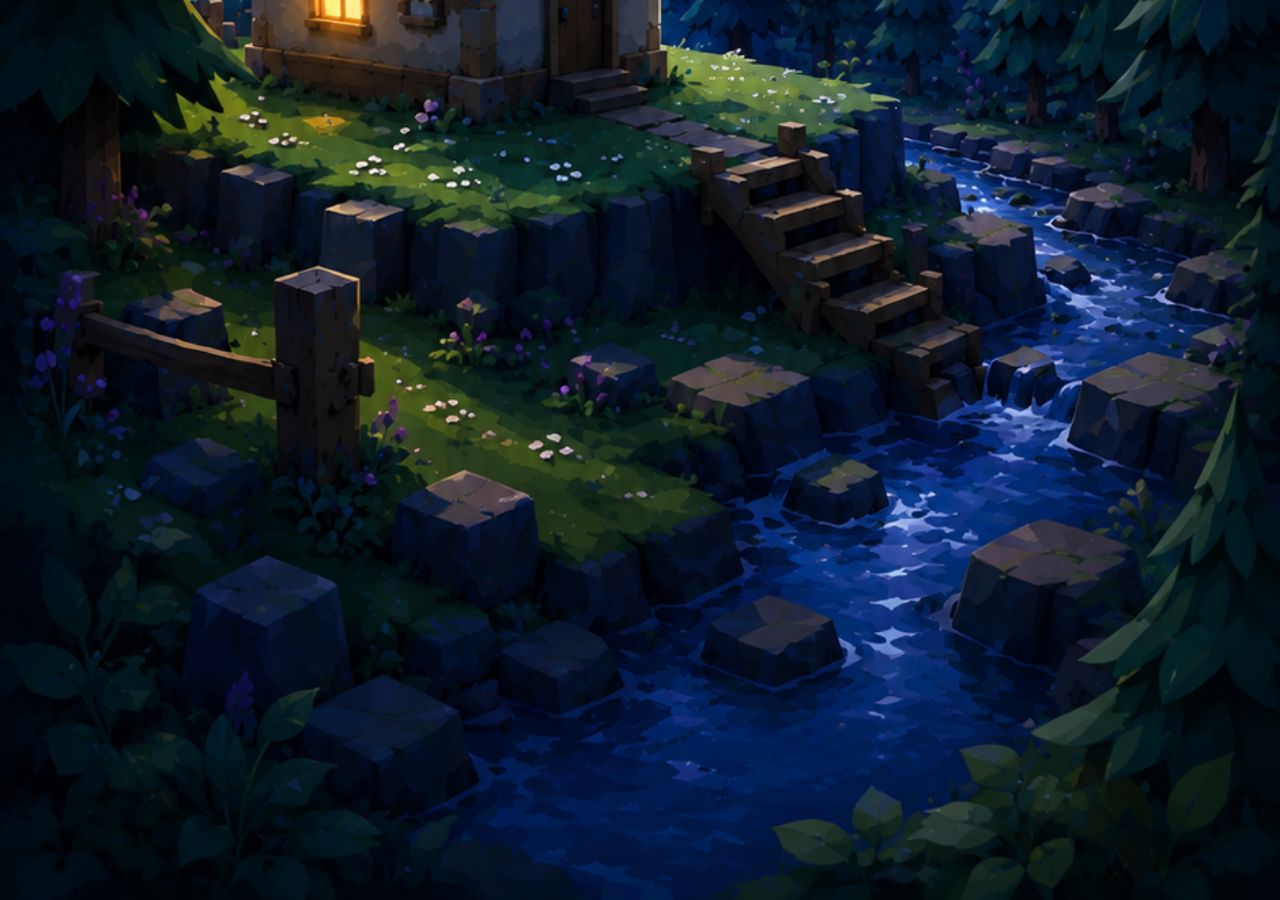
==== trainer.html @ 4d90ee86 "One shot vibe coded implementation." ====
<!DOCTYPE html>
<html lang="en">
<head>
  <meta charset="UTF-8">
  <meta name="viewport" content="width=device-width, initial-scale=1.0, viewport-fit=cover, user-scalable=no">
  <meta name="theme-color" content="#0a0e1a">
  <meta name="apple-mobile-web-app-capable" content="yes">
  <meta name="apple-mobile-web-app-status-bar-style" content="black-translucent">
  <meta name="mobile-web-app-capable" content="yes">
  <meta name="description" content="Toddler sleep trainer display">
  <link rel="manifest" href="manifest.json">
  <link rel="icon" href="images/day.png">
  <link rel="apple-touch-icon" href="images/day.png">
  <title>Sleep Trainer</title>
  <link rel="stylesheet" href="css/trainer.css">
</head>
<body>
  <div class="trainer" id="trainer">
    <div class="layer" id="layer-night"></div>
    <div class="layer" id="layer-dawn"></div>
    <div class="layer" id="layer-day"></div>
    <div class="sun" id="sun" aria-hidden="true"></div>
  </div>
  <div class="preview-badge" id="preview-badge" hidden></div>

  <script type="module" src="js/trainer.js"></script>
</body>
</html>
---- css/trainer.css ----
@import 'common.css';

html,
body {
  overflow: hidden;
  height: 100dvh;
  width: 100vw;
  background: #0a0e1a;
}

.trainer {
  position: fixed;
  inset: 0;
  overflow: hidden;
}

.layer {
  position: absolute;
  inset: 0;
  background-size: cover;
  background-position: center bottom;
  background-repeat: no-repeat;
  transition: opacity 1.5s ease;
  will-change: opacity, transform;
}

#layer-night { z-index: 1; }
#layer-dawn  { z-index: 2; transition: opacity 1.5s ease, transform 2s ease; }
#layer-day   { z-index: 3; }

.sun {
  position: absolute;
  left: 18%;
  width: 18vmin;
  height: 18vmin;
  border-radius: 50%;
  background: radial-gradient(circle at 40% 40%, #fff9c4, #ffd54f 50%, #ff9800);
  box-shadow: 0 0 40px 15px rgba(255, 200, 50, 0.5);
  z-index: 4;
  opacity: 0;
  transition: bottom 2s ease, opacity 1s ease;
  pointer-events: none;
}

/* Subtle star twinkle on night layer */
#layer-night::after {
  content: '';
  position: absolute;
  inset: 0;
  background:
    radial-gradient(1px 1px at 20% 15%, #fff8, transparent),
    radial-gradient(1px 1px at 45% 8%, #fff6, transparent),
    radial-gradient(1.5px 1.5px at 70% 12%, #fffc, transparent),
    radial-gradient(1px 1px at 85% 20%, #fff6, transparent),
    radial-gradient(1px 1px at 30% 25%, #fff4, transparent),
    radial-gradient(1.5px 1.5px at 55% 18%, #fff8, transparent),
    radial-gradient(1px 1px at 10% 30%, #fff6, transparent),
    radial-gradient(1px 1px at 92% 10%, #fff4, transparent);
  animation: twinkle 4s ease-in-out infinite alternate;
  pointer-events: none;
}

[data-scene='day'] #layer-night::after,
[data-scene='sunrise'] #layer-night::after {
  opacity: 0;
}

@keyframes twinkle {
  from { opacity: 0.6; }
  to   { opacity: 1; }
}

.preview-badge {
  position: fixed;
  top: 0.5rem;
  left: 50%;
  transform: translateX(-50%);
  z-index: 10;
  padding: 0.3rem 0.75rem;
  border-radius: 1rem;
  background: rgba(0, 0, 0, 0.55);
  color: #fff;
  font-size: 0.7rem;
  letter-spacing: 0.03em;
  pointer-events: none;
}

/* Hide browser chrome on installed PWA */
@media (display-mode: standalone) {
  .preview-badge { top: env(safe-area-inset-top, 0.5rem); }
}
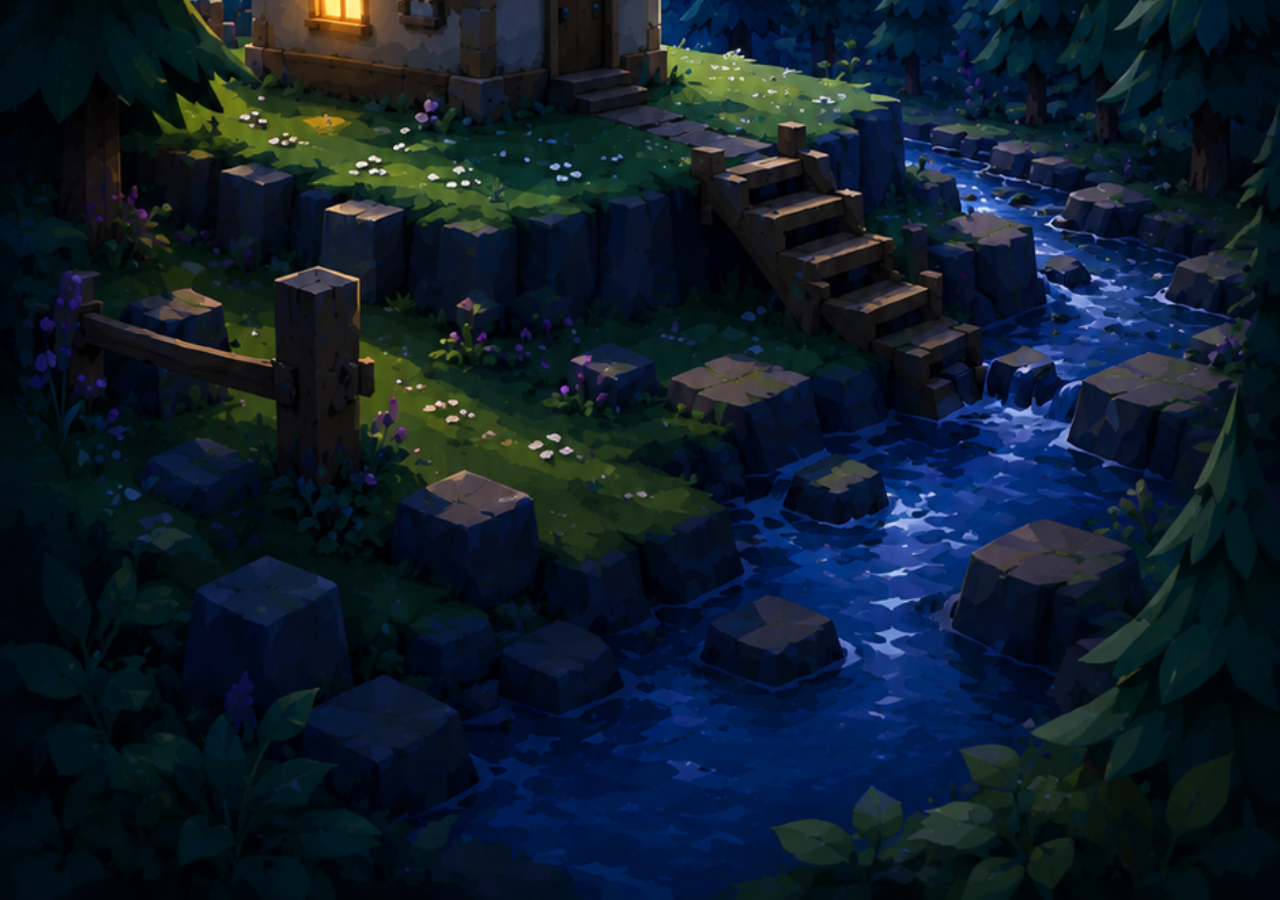
==== commit d06b7796: "Remove animated sun, go full screen, keep screen awake." ====
--- a/trainer.html
+++ b/trainer.html
@@ -19,7 +19,6 @@
     <div class="layer" id="layer-night"></div>
     <div class="layer" id="layer-dawn"></div>
     <div class="layer" id="layer-day"></div>
-    <div class="sun" id="sun" aria-hidden="true"></div>
   </div>
   <div class="preview-badge" id="preview-badge" hidden></div>
 
--- a/css/trainer.css
+++ b/css/trainer.css
@@ -21,54 +21,11 @@
   background-position: center bottom;
   background-repeat: no-repeat;
   transition: opacity 1.5s ease;
-  will-change: opacity, transform;
 }
 
 #layer-night { z-index: 1; }
-#layer-dawn  { z-index: 2; transition: opacity 1.5s ease, transform 2s ease; }
+#layer-dawn  { z-index: 2; }
 #layer-day   { z-index: 3; }
-
-.sun {
-  position: absolute;
-  left: 18%;
-  width: 18vmin;
-  height: 18vmin;
-  border-radius: 50%;
-  background: radial-gradient(circle at 40% 40%, #fff9c4, #ffd54f 50%, #ff9800);
-  box-shadow: 0 0 40px 15px rgba(255, 200, 50, 0.5);
-  z-index: 4;
-  opacity: 0;
-  transition: bottom 2s ease, opacity 1s ease;
-  pointer-events: none;
-}
-
-/* Subtle star twinkle on night layer */
-#layer-night::after {
-  content: '';
-  position: absolute;
-  inset: 0;
-  background:
-    radial-gradient(1px 1px at 20% 15%, #fff8, transparent),
-    radial-gradient(1px 1px at 45% 8%, #fff6, transparent),
-    radial-gradient(1.5px 1.5px at 70% 12%, #fffc, transparent),
-    radial-gradient(1px 1px at 85% 20%, #fff6, transparent),
-    radial-gradient(1px 1px at 30% 25%, #fff4, transparent),
-    radial-gradient(1.5px 1.5px at 55% 18%, #fff8, transparent),
-    radial-gradient(1px 1px at 10% 30%, #fff6, transparent),
-    radial-gradient(1px 1px at 92% 10%, #fff4, transparent);
-  animation: twinkle 4s ease-in-out infinite alternate;
-  pointer-events: none;
-}
-
-[data-scene='day'] #layer-night::after,
-[data-scene='sunrise'] #layer-night::after {
-  opacity: 0;
-}
-
-@keyframes twinkle {
-  from { opacity: 0.6; }
-  to   { opacity: 1; }
-}
 
 .preview-badge {
   position: fixed;
@@ -85,7 +42,6 @@
   pointer-events: none;
 }
 
-/* Hide browser chrome on installed PWA */
 @media (display-mode: standalone) {
   .preview-badge { top: env(safe-area-inset-top, 0.5rem); }
 }
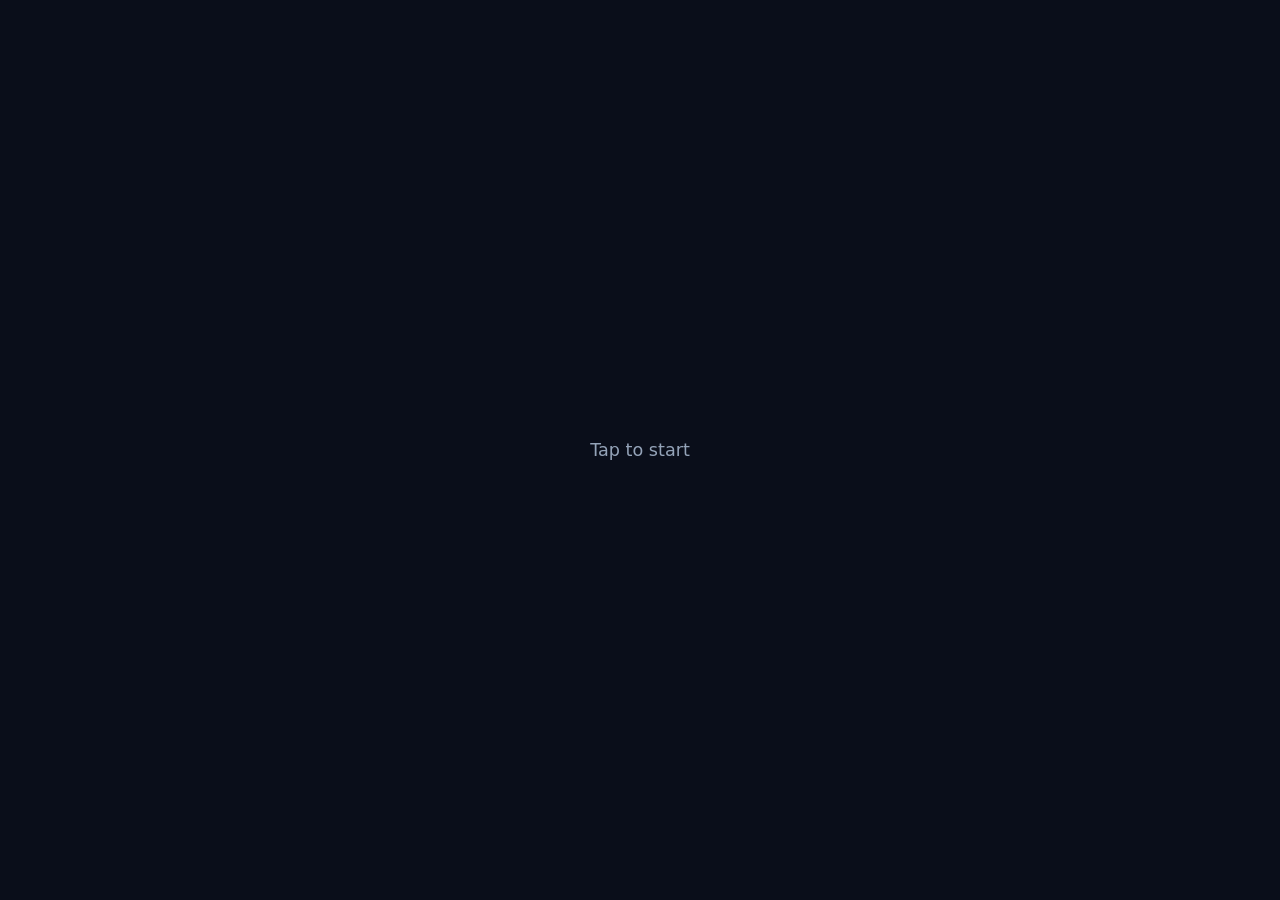
==== commit e20145eb: "Another attempt at fullscreen+keepawake. Add instructions to run locally in readme." ====
--- a/trainer.html
+++ b/trainer.html
@@ -20,6 +20,9 @@
     <div class="layer" id="layer-dawn"></div>
     <div class="layer" id="layer-day"></div>
   </div>
+  <div class="engage-overlay" id="engage-overlay">
+    <p>Tap to start</p>
+  </div>
   <div class="preview-badge" id="preview-badge" hidden></div>
 
   <script type="module" src="js/trainer.js"></script>
--- a/css/trainer.css
+++ b/css/trainer.css
@@ -27,6 +27,24 @@
 #layer-dawn  { z-index: 2; }
 #layer-day   { z-index: 3; }
 
+.engage-overlay {
+  position: fixed;
+  inset: 0;
+  z-index: 20;
+  display: flex;
+  align-items: center;
+  justify-content: center;
+  background: #0a0e1a;
+  color: #94a3b8;
+  font-size: 1.1rem;
+  cursor: pointer;
+  -webkit-tap-highlight-color: transparent;
+}
+
+.engage-overlay.hidden {
+  display: none;
+}
+
 .preview-badge {
   position: fixed;
   top: 0.5rem;
